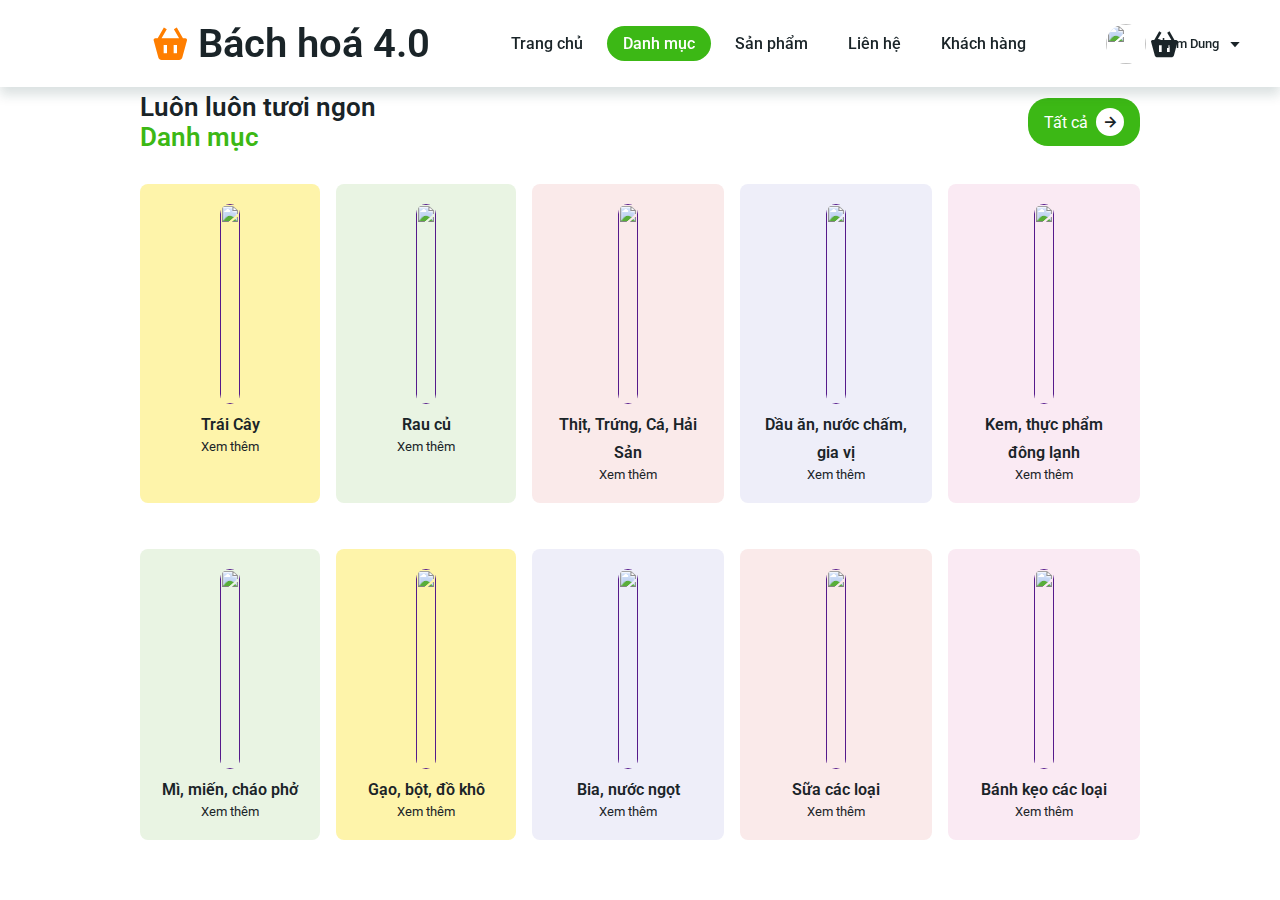
==== DanhMuc/index.html @ 015c0192 "first commit" ====
<!DOCTYPE html>
<html lang="en">
<head>
    <meta charset="UTF-8">
    <meta http-equiv="X-UA-Compatible" content="IE-edge">
    <meta name="viewport" content="width=device-width, initial-scale=1.0">
    <title>Danh mục</title>
    <link rel="stylesheet" href="/DanhMuc/style.css">
    <!--icon-->
    <link rel="stylesheet" href="https://cdn.jsdelivr.net/npm/boxicons@latest/css/boxicons.min.css">
    <!--Swiper link-->
    <link rel="stylesheet" href="https://cdn.jsdelivr.net/npm/swiper@10/swiper-bundle.min.css" />
    <script src="https://cdn.jsdelivr.net/npm/swiper@10/swiper-bundle.min.js"></script>
    <base href="http://127.0.0.1:5500/">
    <link rel="shortcut icon" href="/image/logo-2.png" type="image/x-icon">

</head>
<body>
    <header>
        <!--Logo-->
        <a href="/TrangChu/index.html" class="logo"><i class='bx bxs-basket'></i>Bách hoá 4.0</a>
        <div class="bx bx-menu" id="menu-icon"></div>
        <!--NavBar-->
        <ul class="nav-bar">
            <li><a href="/TrangChu/index.html" class="home-active">Trang chủ</a></li>
            <li><a href="index.html" class="categories-active">Danh mục</a></li>
            <li><a href="/SanPham/index.html">Sản phẩm</a></li>
            <li><a href="/contact/index.html">Liên hệ</a></li>
            <li><a href="#customers">Khách hàng</a></li>
        </ul>
        <!--Profile-->
        <div class="profile">
            <img src="/image/profile.jpg" alt="">
            <span>Pham Dung</span>
            <i class='bx bx-caret-down' ></i>
        </div>
          <!--Cart-icon-->
          <i class='bx bxs-basket' id="cart-icon"></i>
          <!--Cart-->
          <div class="cart">
              <div class="cart-title">Giỏ hàng</div>
              <!--Content-->
              <div class="cart-content">
                  <div class="cart-box">
                      <img src="/image/nho.png" alt="" class="cart-img">
                      <div class="detail-box">
                          <div class="cart-product-title">Nho Đà Lạt</div>
                          <div class="cart-price">110.500 VND</div>
                          <input type="number" value="1" class="cart-quantity">
                      </div>
                      <i class='bx bxs-trash cart-remove'></i>
                  </div>
              </div>
              <div class="total">
                  <div class="total-title">Tổng giá: </div>
                  <div class="total-price">0 VND</div>
              </div>
              <button type="button" class="btn-buy">Buy Now</button>
              <i class='bx bx-x' id="close-cart"></i>
          </div>
    </header>
    <!--Home-->

    <!--categories-->
    <section class="categories" id="categories">
        <div class="heading">
            <h1>Luôn luôn tươi ngon <br><span>Danh mục</h1>
                <a href="#" class="btn">Tất cả<i class='bx bx-right-arrow-alt' ></i></a>

        </div>
        <!--Container content-->
        <div class="categories-container">
            <!--box 1-->
            <div class="box box1">
                    <a href=""><img src="/image/fruit.png" alt=""></a>
                    <h2><a href="">Trái Cây</a></h2>
                    <span><a href="">Xem thêm</a></span>
               
               
                <a href=""><i class='bx bx-right-arrow-alt' ></i></a>
            </div>
            <!--Box 2-->
            <div class="box box2">
                <a href=""><img src="/image/rau.png" alt=""></a>
                <h2><a href="">Rau củ</a></h2>
                <span><a href="">Xem thêm</a></span>
                <a href=""><i class='bx bx-right-arrow-alt' ></i></a>
            </div>
            <!--Box 3-->
            <div class="box box3">
                <a href=""><img src="/image/meat.png" alt=""></a>
                <h2><a href="">Thịt, Trứng, Cá, Hải Sản</a></h2>
                <span><a href="">Xem thêm</a></span>
                <a href=""><i class='bx bx-right-arrow-alt' ></i></a>
            </div>
            <!--Box 4-->
            <div class="box box4">
                <a href=""><img src="/image/dầu ăn.png" alt=""></a>
                <h2><a href="">Dầu ăn, nước chấm, gia vị</a></h2>
                <span><a href="">Xem thêm</a></span>
                <a href=""><i class='bx bx-right-arrow-alt' ></i></a>
            </div>
            <!--Box 5-->
            <div class="box box5">
                <a href=""><img src="/image/kem.png" alt=""></a>
                <h2><a href="">Kem, thực phẩm đông lạnh</a></h2>
                <span><a href="">Xem thêm</a></span>
                <a href=""><i class='bx bx-right-arrow-alt' ></i></a>
            </div>
            <!--Box 6-->
            <div class="box box6">
                <a href=""><img src="/image/mì.png" alt=""></a>
                <h2><a href="">Mì, miến, cháo phở</a></h2>
                <span><a href="">Xem thêm</a></span>
                <a href=""><i class='bx bx-right-arrow-alt' ></i></a>
            </div>
            <!--Box 7-->
            <div class="box box7">
                <a href=""><img src="/image/gạo.png" alt=""></a>
                <h2><a href="">Gạo, bột, đồ khô</a></h2>
                <span><a href="">Xem thêm</a></span>
                <a href=""><i class='bx bx-right-arrow-alt' ></i></a>
            </div>
            <!--Box 8-->
            <div class="box box8">
                <a href=""><img src="/image/bia.png" alt=""></a>
                <h2><a href="">Bia, nước ngọt</a></h2>
                <span><a href="">Xem thêm</a></span>
                <a href=""><i class='bx bx-right-arrow-alt' ></i></a>
            </div>
            <!--Box 9-->
            <div class="box box9">
                <a href=""><img src="/image/milk.png" alt=""></a>
                <h2><a href="">Sữa các loại</a></h2>
                <span><a href="">Xem thêm</a></span>
                <a href=""><i class='bx bx-right-arrow-alt' ></i></a>
            </div>
            <!--Box 10-->
            <div class="box box10">
                <a href=""><img src="/image/bánh kẹo.png" alt=""></a>
                <h2><a href="">Bánh kẹo các loại</a></h2>
                <span><a href="">Xem thêm</a></span>
                <a href=""><i class='bx bx-right-arrow-alt' ></i></a>
            </div>
        </div>
    </section>
    <!--Link to JS file-->
    <script src="/TrangChu/main.js"></script>
</body>
</html>
---- DanhMuc/style.css ----
@import url('https://fonts.googleapis.com/css2?family=Dancing+Script:wght@700&family=Kenia&family=Poppins:wght@200;300;400;500;600;700;900&family=Roboto:ital,wght@0,300;0,400;0,500;0,900;1,700;1,900&display=swap');*{
    font-family: 'Roboto', sans-serif;
    margin: 0;
    padding: 0;
    box-sizing: border-box;
    list-style: none;
    text-decoration: none;
    scroll-padding-top: 2rem;
    scroll-behavior: smooth;
}

:root{
    --green-color: #3cb815;
    --light-green-color: #c0eb7b;
    --orange-color:#ff7e00 ;
    --light-orange-color: #f75f1d;
    --text-color: #1a2428;
    --bg-color:#fff;
}
section{
    padding:4.5rem 0 1.5rem ;
}
img{
    width: 100%;
}
body{
    color: var(--text-color);
}

header{
    position: fixed;
    width: 100%;
    top: 0;
    right: 0;
    z-index: 1000;
    display: flex;
    align-items: center;
    justify-content: space-between;
    background-color: var(--bg-color);
    box-shadow: 0 8px 11px rgb(14 55 54/15%);
    padding: 20px 100px ;
    transition: 0.5s;
}

.profile{
    display: flex;
    align-items: center;
    column-gap: 0.5rem;
    cursor: pointer;
}

.profile img{
    width: 40px;
    height: 40px;
    object-fit: cover;
    object-position: center;
    border-radius: 50%;
}

.profile span{
    font-size: 13px;
    font-weight: 500;
    
}

.logo{
    display: flex;
    margin-left: 50px;
    align-items: center;
    font-weight: 600;
    color: var(--text-color);
    column-gap: 0.5rem;
    font-size: 40px;
}

.logo .bx{
    font-size: 40px;
    color: var(--orange-color);
}

.nav-bar{
    display: flex;
    column-gap: 0.5rem;

}

.nav-bar a{
    font-size: 1rem;
    font-weight: 500;
    color: var(--text-color);
    padding: 0.5rem 1rem;
}

.nav-bar a:hover,
.nav-bar .categories-active{
    background: var(--green-color);
    border-radius: 5rem;
    color: var(--bg-color);
    transition: background 0.5s;
}

#menu-icon{
    font-size: 24px;
    cursor: pointer;
    z-index: 1001;
    display: none;

}

.container{
    position: relative;
    width:100%;
    min-height: 640px;
    display: flex;
    align-items: center;
    background: url(image/bg3.jpg);
    background-repeat: no-repeat;
    background-size: cover;
    background-position: center;
    overflow: hidden;
}

.container img{
    width: 800px;
    height: 500px;
    position: absolute;
    bottom: 50px;
    right: 200px;
    border-radius: 50px;
    border: #1a2428 5px solid;
}

.home-text{
    padding: 200px 150px 0 250px;
}

.home-text span{
    font-size: 20px;
    font-weight: bold;
    text-transform: uppercase;
    color: var(--green-color);

}
.home-text h1{
    font-size:2.4rem ;
    font-weight: 700;
    margin-bottom: 2rem;
    line-height: 1.5em;
}

.btn{
    padding: 0.6rem 1rem;
    background: var(--green-color);
    color: var(--bg-color);
    font-weight: 400;
    border-radius: 20px;
    display: flex;
    align-items: center;
    align-items: space-between;
    column-gap: 00.5rem;
    max-width: 160px;
}

.btn .bx{
    padding: 4px;
    background: var(--bg-color);
    color: var(--text-color);
    border-radius: 20px;
    font-size: 20px;
    margin: auto;
}

.btn:hover{
    background: var(--light-orange-color);
    transition: 0.2s ease;
}

#cart-icon {
    font-size: 2rem;
    margin-left: -10rem;
    cursor: pointer;
}

.cart {
    position: fixed;
    margin-top: 7.5rem;
    top: 0;
    right: -100%;
    width: 360px;
    min-height: 100vh;
    padding: 20px;
    background: var(--bg-color);
    box-shadow: 1px 2px 11px 4px rgb(14 55 54/15%);
}

.cart.active {
    right: 0;
}

.cart-title {
    text-align: center;
    font-size: 1.5rem;
    color: var(--green-color);
    font-weight: 600;
}

.cart-box {
    display: grid;
    grid-template-columns: 32% 50% 18%;
    align-items: center;
    gap: 1rem;
    margin-top: 1rem;
}

.cart-product-title {
    font-size: 1rem;
    text-transform: uppercase;
    font-weight: 400;
}

.cart-price {
    font-weight: 500;
    color: var(--light-orange-color);
}

.cart-quantity {
    border: 1px solid var(--text-color);
    outline-color: var(--green-color);
    width: 2.4rem;
    text-align: center;
    font-size: 1rem;

}

.cart-remove {
    font-size: 24px;
    color: var(--light-orange-color);
    cursor: pointer;
}

.total {
    display: flex;
    justify-content: flex-end;
    margin-top: 1.5rem;
    border-top: 1px solid var(--text-color);

}

.total-title {
    font-size: 1rem;
    font-weight: 600;
}

.total-price {
    margin-left: 0.5rem;
    font-size: 1rem;

}

.btn-buy {
    display: flex;
    margin: 1.5rem auto 0 auto;
    padding: 12px 20px;
    border: none;
    background: var(--orange-color);
    color: var(--bg-color);
    font-size: 1rem;
    font-weight: 500;
    cursor: pointer;
}

.btn-buy:hover {
    background-color: var(--green-color);
    transition: 0.2s all linear;
}

#cart-icon {
    font-size: 2rem;
    margin-left: -10rem;
    cursor: pointer;
}

.cart {
    position: fixed;
    margin-top: 7.5rem;
    top: 0;
    right: -100%;
    width: 360px;
    min-height: 100vh;
    padding: 20px;
    background: var(--bg-color);
    box-shadow: 1px 2px 11px 4px rgb(14 55 54/15%);
}

.cart.active {
    right: 0;
}

.cart-title {
    text-align: center;
    font-size: 1.5rem;
    color: var(--green-color);
    font-weight: 600;
}

.cart-box {
    display: grid;
    grid-template-columns: 32% 50% 18%;
    align-items: center;
    gap: 1rem;
    margin-top: 1rem;
}

.cart-product-title {
    font-size: 1rem;
    text-transform: uppercase;
    font-weight: 400;
}

.cart-price {
    font-weight: 500;
    color: var(--light-orange-color);
}

.cart-quantity {
    border: 1px solid var(--text-color);
    outline-color: var(--green-color);
    width: 2.4rem;
    text-align: center;
    font-size: 1rem;

}

.cart-remove {
    font-size: 24px;
    color: var(--light-orange-color);
    cursor: pointer;
}

.total {
    display: flex;
    justify-content: flex-end;
    margin-top: 1.5rem;
    border-top: 1px solid var(--text-color);

}

.total-title {
    font-size: 1rem;
    font-weight: 600;
}

.total-price {
    margin-left: 0.5rem;
    font-size: 1rem;

}

.btn-buy {
    display: flex;
    margin: 1.5rem auto 0 auto;
    padding: 12px 20px;
    border: none;
    background: var(--orange-color);
    color: var(--bg-color);
    font-size: 1rem;
    font-weight: 500;
    cursor: pointer;
}

.btn-buy:hover {
    background-color: var(--green-color);
    transition: 0.2s all linear;
}

#close-cart {
    position: absolute;
    top: 1rem;
    right: 0.8rem;
    cursor: pointer;
    font-size: 1.5rem;
    color: var(--text-color);
}

.detail-box {
    display: grid;
    row-gap: 0.5rem;
}

.cart-img {
    width: 100px;
    height: 100px;
    object-fit: contain;
    padding: 10px
}

.detail-box {
    display: grid;
    row-gap: 0.5rem;
}

.cart-img {
    width: 100px;
    height: 100px;
    object-fit: contain;
    padding: 10px
}
.heading{
    display: flex;
    justify-content: space-between;
    align-items: center;
}
.heading h1{
    font-size: 1.6rem;
    font-weight: 600;

}

.heading span{
    color: var(--green-color);
}

.categories {
    margin-top: 20px;
    max-width: 1000px;
    margin-left: auto;
    margin-right: auto;
}

.categories-container{
    display: grid;
    grid-template-columns: repeat(auto-fit,minmax(180px,auto));
    gap: 1rem;
    margin-top:2rem;

}

.categories-container .box{
    position: relative;
    display: flex;
    flex-direction: column;
    align-items: center;
    padding: 20px;
    border-radius: 0.5rem;
    margin-bottom: 30px;
}

.categories-container .box img{
    width:100%;
    height: 200px;
    object-fit: contain;
    object-position: center;
    border-radius: 20px;
}

.categories-container .box h2>a{
    font-size: 1rem;
    font-weight: 600;
    color: var(--text-color);
}

.categories-container .box h2{
    text-align: center;
}



.categories-container .box span>a{
    font-size: 0.8rem;
    font-weight: 400;
    text-align: center;
    color: var(--text-color);
}

.categories .box a>.bx{
    padding:10px;
    background-color: var(--green-color);
    color: var(--bg-color);
    border-radius: 20px;
    margin-top: 2rem;
    position:static;
    bottom: -8%;
    display: none;
    align-items: center;

}

.categories .box a>.bx:hover{
    background-color: var(--light-orange-color);
    transition: 0.2s all linear;
}

.categories .box:hover a>.bx{
    display: block;
    transition: 0.2s all linear;

}

.box1{
    background: #fef4aa;

}
.box2{
    background: #e9f4e3;

}
.box3{
    background: #faeaea;

}
.box4{
    background: #eeeef9;

}
.box5{
    background: #faeaf3;

}
.box6{
    background: #e9f4e3;

}
.box7{
    background:  #fef4aa;

}
.box8{
    background: #eeeef9;

}
.box9{
    background:  #faeaea;

}
.box10{
    background: #faeaf3;

}

.box1{
    background: #fef4aa;

}
.box2{
    background: #e9f4e3;

}
.box3{
    background: #faeaea;

}
.box4{
    background: #eeeef9;

}
.box5{
    background: #faeaf3;

}
.box6{
    background: #e9f4e3;

}
.box7{
    background:  #fef4aa;

}
.box8{
    background: #eeeef9;

}
.box9{
    background:  #faeaea;

}
.box10{
    background: #faeaf3;

}
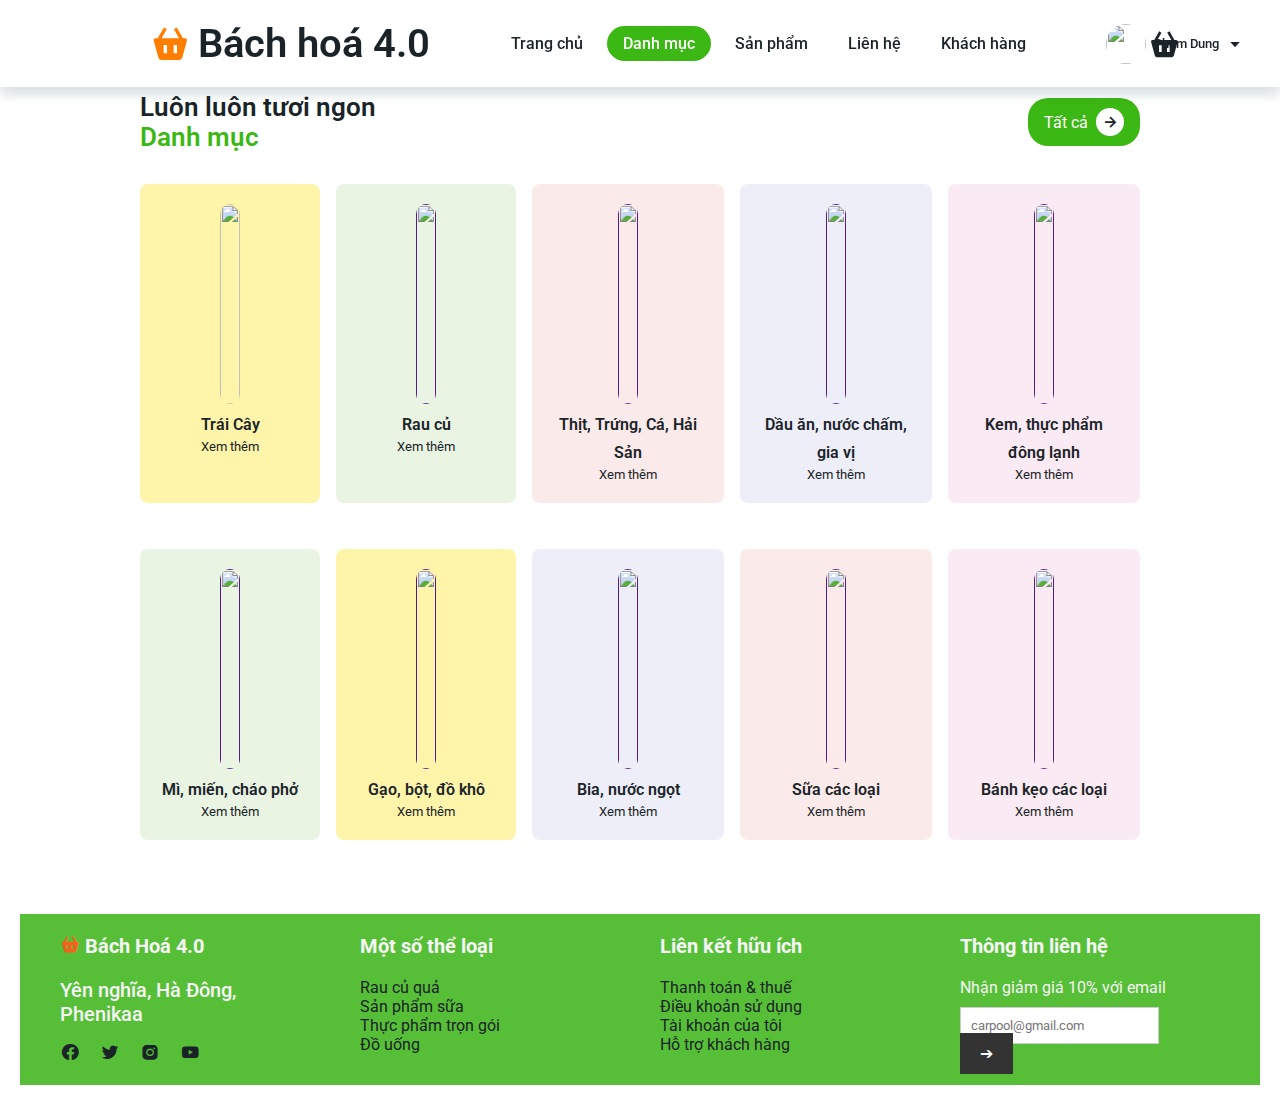
==== commit fb939134: "BTL-Web" ====
--- a/DanhMuc/index.html
+++ b/DanhMuc/index.html
@@ -72,8 +72,8 @@
         <div class="categories-container">
             <!--box 1-->
             <div class="box box1">
-                    <a href=""><img src="/image/fruit.png" alt=""></a>
-                    <h2><a href="">Trái Cây</a></h2>
+                    <a href="/SanPham/index.html"><img src="/image/fruit.png" alt=""></a>
+                    <h2><a href="/SanPham/index.html">Trái Cây</a></h2>
                     <span><a href="">Xem thêm</a></span>
                
                
@@ -144,6 +144,55 @@
             </div>
         </div>
     </section>
+    <div class="footer">
+        <div class="footer-section">
+            <div class="store">
+                <h4> <i class='bx bxs-basket'></i> Bách Hoá 4.0</h4>
+                <p>Yên nghĩa, Hà Đông, Phenikaa</p>
+            </div>
+            <div class="social-icons">
+                <a href="link-to-facebook-profile" target="_blank">
+					<i class='bx bxl-facebook-circle'></i>
+				</a>
+				<a href="link-to-twitter-profile" target="_blank">
+					<i class='bx bxl-twitter' ></i>
+				</a>
+				<a href="link-to-instagram-profile" target="_blank">
+					<i class='bx bxl-instagram-alt' ></i>
+				</a>
+				<a href="link-to-youtube-channel" target="_blank">
+					<i class='bx bxl-youtube' ></i>
+				</a>
+            </div>
+        </div>
+    
+        <div class="footer-section">
+            <h4>Một số thể loại</h4>
+            <ul>
+                <li><a href="">Rau củ quả</a></li>
+                <li><a href="">Sản phẩm sữa</a></li>
+                <li><a href="">Thực phẩm trọn gói</a></li>
+                <li><a href="">Đồ uống</a></li>
+            </ul>
+        </div>
+    
+        <div class="footer-section">
+            <h4>Liên kết hữu ích</h4>
+            <ul>
+                <li><a href="">Thanh toán & thuế</a></li>
+                <li><a href="">Điều khoản sử dụng</a></li>
+                <li><a href="">Tài khoản của tôi</a></li>
+                <li><a href="">Hỗ trợ khách hàng</a></li>
+            </ul>
+        </div>
+    
+        <div class="footer-section">
+            <h4>Thông tin liên hệ</h4>
+            <p>Nhận giảm giá 10% với email</p>
+            <input type="email" placeholder="carpool@gmail.com">
+            <button1>➔</button1>
+        </div>
+    </div>
     <!--Link to JS file-->
     <script src="/TrangChu/main.js"></script>
 </body>
--- a/DanhMuc/style.css
+++ b/DanhMuc/style.css
@@ -576,4 +576,67 @@
 .box10{
     background: #faeaf3;
 
+}
+
+/*footer*/
+.footer {
+    display: flex;
+    justify-content: space-between;
+    padding: 20px;
+    background-color: #57bf37;
+    margin: 20px 20px 20px 20px;
+    color: whitesmoke;
+}
+
+.footer-section {
+    flex: 1;
+    padding: 0 20px;
+}
+
+h4 {
+    font-size: 20px;
+    margin-bottom: 20px;
+}
+.store .bxs-basket{
+    color: var(--light-orange-color);
+
+}
+.store p{
+    font-weight: 500;
+    font-size: 20px;
+}
+
+.social-icons i{
+    padding-top: 1rem;
+    padding-right: 1rem;
+    font-size: 20px;
+    color: var(--text-color);
+}
+
+
+.footer-section ul {
+    list-style-type: none;
+    padding: 0;
+}
+
+.footer-section ul li a{
+    margin-bottom: 10px;
+    color: var(--text-color);
+    font-size: 500;
+    
+}
+
+input[type="email"] {
+    padding: 10px;
+    margin-top: 10px;
+    margin-right: 10px;
+    border: 1px solid #ccc;
+}
+
+button1 {
+    padding: 11px 20px;
+    background-color: #333;
+    color: #fff;
+    border: none;
+    cursor: pointer;
 }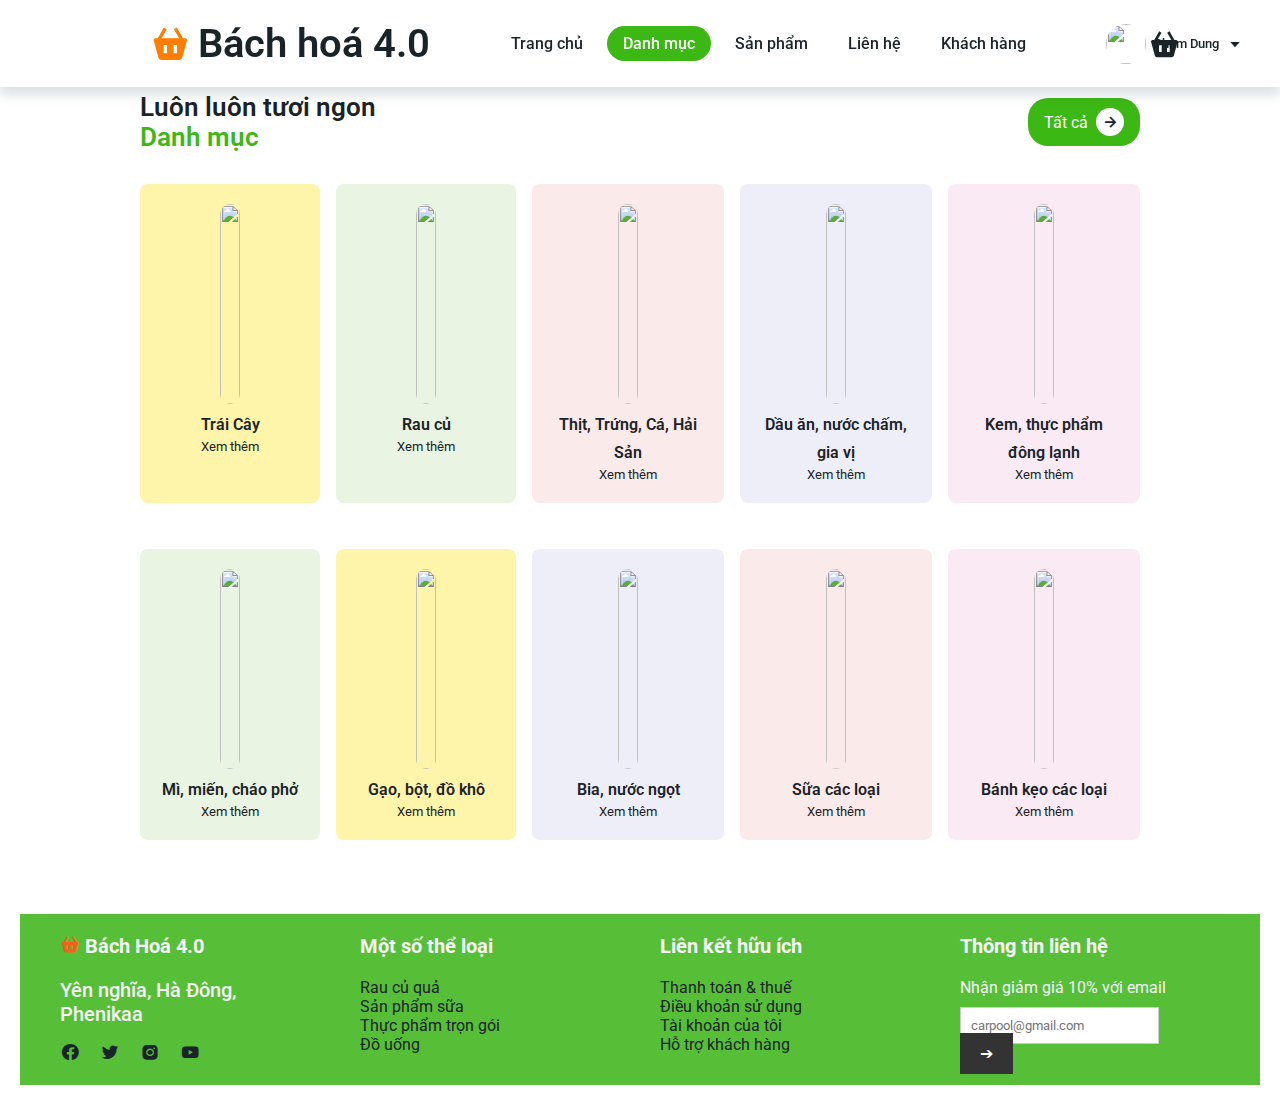
==== commit b75bfc60: "BTL-Web" ====
--- a/DanhMuc/index.html
+++ b/DanhMuc/index.html
@@ -38,26 +38,47 @@
           <i class='bx bxs-basket' id="cart-icon"></i>
           <!--Cart-->
           <div class="cart">
-              <div class="cart-title">Giỏ hàng</div>
-              <!--Content-->
-              <div class="cart-content">
-                  <div class="cart-box">
-                      <img src="/image/nho.png" alt="" class="cart-img">
-                      <div class="detail-box">
-                          <div class="cart-product-title">Nho Đà Lạt</div>
-                          <div class="cart-price">110.500 VND</div>
-                          <input type="number" value="1" class="cart-quantity">
-                      </div>
-                      <i class='bx bxs-trash cart-remove'></i>
+            <div class="cart-title">Giỏ hàng</div>
+            <!--Content-->
+            <div class="cart-content">
+              <!--Cart-box-1-->
+                <div class="cart-box">
+                    <img src="/image/nho.png" alt="" class="cart-img">
+                    <div class="detail-box">
+                        <div class="cart-product-title">Nho Đà Lạt</div>
+                        <div class="cart-price">110.000 VND</div>
+                        <input type="number" value="1" class="cart-quantity">
+                    </div>
+                    <i class='bx bxs-trash cart-remove'></i>
+                </div>
+                <!--Cart-box-2-->
+                <div class="cart-box">
+                  <img src="/image/raucai.png" alt="" class="cart-img">
+                  <div class="detail-box">
+                      <div class="cart-product-title">Rau Cải</div>
+                      <div class="cart-price">25.000 VND</div>
+                      <input type="number" value="1" class="cart-quantity">
                   </div>
+                  <i class='bx bxs-trash cart-remove'></i>
               </div>
-              <div class="total">
-                  <div class="total-title">Tổng giá: </div>
-                  <div class="total-price">0 VND</div>
+              <!--Cart-box-3-->
+              <div class="cart-box">
+                  <img src="/image/sữa.png" alt="" class="cart-img">
+                  <div class="detail-box">
+                      <div class="cart-product-title">Sữa Vinamilk có đường</div>
+                      <div class="cart-price">200.000 VND</div>
+                      <input type="number" value="1" class="cart-quantity">
+                  </div>
+                  <i class='bx bxs-trash cart-remove'></i>
               </div>
-              <button type="button" class="btn-buy">Buy Now</button>
-              <i class='bx bx-x' id="close-cart"></i>
-          </div>
+            </div>
+            <div class="total">
+                <div class="total-title">Tổng giá: </div>
+                <div class="total-price">0 VND</div>
+            </div>
+            <button type="button" class="btn-buy">Buy Now</button>
+            <i class='bx bx-x' id="close-cart"></i>
+        </div>
     </header>
     <!--Home-->
 
@@ -65,7 +86,7 @@
     <section class="categories" id="categories">
         <div class="heading">
             <h1>Luôn luôn tươi ngon <br><span>Danh mục</h1>
-                <a href="#" class="btn">Tất cả<i class='bx bx-right-arrow-alt' ></i></a>
+                <a href="/SanPham/index.html" class="btn">Tất cả<i class='bx bx-right-arrow-alt' ></i></a>
 
         </div>
         <!--Container content-->
@@ -74,73 +95,71 @@
             <div class="box box1">
                     <a href="/SanPham/index.html"><img src="/image/fruit.png" alt=""></a>
                     <h2><a href="/SanPham/index.html">Trái Cây</a></h2>
-                    <span><a href="">Xem thêm</a></span>
-               
-               
-                <a href=""><i class='bx bx-right-arrow-alt' ></i></a>
+                    <span><a href="/SanPham/index.html">Xem thêm</a></span>
+                <a href="/SanPham/index.html"><i class='bx bx-right-arrow-alt' ></i></a>
             </div>
             <!--Box 2-->
             <div class="box box2">
-                <a href=""><img src="/image/rau.png" alt=""></a>
-                <h2><a href="">Rau củ</a></h2>
-                <span><a href="">Xem thêm</a></span>
-                <a href=""><i class='bx bx-right-arrow-alt' ></i></a>
+                <a href="/SanPham/index.html"><img src="/image/rau.png" alt=""></a>
+                <h2><a href="/SanPham/index.html">Rau củ</a></h2>
+                <span><a href="/SanPham/index.html">Xem thêm</a></span>
+                <a href="/SanPham/index.html"><i class='bx bx-right-arrow-alt' ></i></a>
             </div>
             <!--Box 3-->
             <div class="box box3">
-                <a href=""><img src="/image/meat.png" alt=""></a>
-                <h2><a href="">Thịt, Trứng, Cá, Hải Sản</a></h2>
-                <span><a href="">Xem thêm</a></span>
-                <a href=""><i class='bx bx-right-arrow-alt' ></i></a>
+                <a href="/SanPham/index.html"><img src="/image/meat.png" alt=""></a>
+                <h2><a href="/SanPham/index.html">Thịt, Trứng, Cá, Hải Sản</a></h2>
+                <span><a href="/SanPham/index.html">Xem thêm</a></span>
+                <a href="/SanPham/index.html"><i class='bx bx-right-arrow-alt' ></i></a>
             </div>
             <!--Box 4-->
             <div class="box box4">
-                <a href=""><img src="/image/dầu ăn.png" alt=""></a>
-                <h2><a href="">Dầu ăn, nước chấm, gia vị</a></h2>
-                <span><a href="">Xem thêm</a></span>
-                <a href=""><i class='bx bx-right-arrow-alt' ></i></a>
+                <a href="/SanPham/index.html"><img src="/image/dầu ăn.png" alt=""></a>
+                <h2><a href="/SanPham/index.html">Dầu ăn, nước chấm, gia vị</a></h2>
+                <span><a href="/SanPham/index.html">Xem thêm</a></span>
+                <a href="/SanPham/index.html"><i class='bx bx-right-arrow-alt' ></i></a>
             </div>
             <!--Box 5-->
             <div class="box box5">
-                <a href=""><img src="/image/kem.png" alt=""></a>
-                <h2><a href="">Kem, thực phẩm đông lạnh</a></h2>
-                <span><a href="">Xem thêm</a></span>
-                <a href=""><i class='bx bx-right-arrow-alt' ></i></a>
+                <a href="/SanPham/index.html"><img src="/image/kem.png" alt=""></a>
+                <h2><a href="/SanPham/index.html">Kem, thực phẩm đông lạnh</a></h2>
+                <span><a href="/SanPham/index.html">Xem thêm</a></span>
+                <a href="/SanPham/index.html"><i class='bx bx-right-arrow-alt' ></i></a>
             </div>
             <!--Box 6-->
             <div class="box box6">
-                <a href=""><img src="/image/mì.png" alt=""></a>
-                <h2><a href="">Mì, miến, cháo phở</a></h2>
-                <span><a href="">Xem thêm</a></span>
-                <a href=""><i class='bx bx-right-arrow-alt' ></i></a>
+                <a href="/SanPham/index.html"><img src="/image/mì.png" alt=""></a>
+                <h2><a href="/SanPham/index.html">Mì, miến, cháo phở</a></h2>
+                <span><a href="/SanPham/index.html">Xem thêm</a></span>
+                <a href="/SanPham/index.html"><i class='bx bx-right-arrow-alt' ></i></a>
             </div>
             <!--Box 7-->
             <div class="box box7">
-                <a href=""><img src="/image/gạo.png" alt=""></a>
-                <h2><a href="">Gạo, bột, đồ khô</a></h2>
-                <span><a href="">Xem thêm</a></span>
-                <a href=""><i class='bx bx-right-arrow-alt' ></i></a>
+                <a href="/SanPham/index.html"><img src="/image/gạo.png" alt=""></a>
+                <h2><a href="/SanPham/index.html">Gạo, bột, đồ khô</a></h2>
+                <span><a href="/SanPham/index.html">Xem thêm</a></span>
+                <a href="/SanPham/index.html"><i class='bx bx-right-arrow-alt' ></i></a>
             </div>
             <!--Box 8-->
             <div class="box box8">
-                <a href=""><img src="/image/bia.png" alt=""></a>
-                <h2><a href="">Bia, nước ngọt</a></h2>
-                <span><a href="">Xem thêm</a></span>
-                <a href=""><i class='bx bx-right-arrow-alt' ></i></a>
+                <a href="/SanPham/index.html"><img src="/image/bia.png" alt=""></a>
+                <h2><a href="/SanPham/index.html">Bia, nước ngọt</a></h2>
+                <span><a href="/SanPham/index.html">Xem thêm</a></span>
+                <a href="/SanPham/index.html"><i class='bx bx-right-arrow-alt' ></i></a>
             </div>
             <!--Box 9-->
             <div class="box box9">
-                <a href=""><img src="/image/milk.png" alt=""></a>
-                <h2><a href="">Sữa các loại</a></h2>
-                <span><a href="">Xem thêm</a></span>
-                <a href=""><i class='bx bx-right-arrow-alt' ></i></a>
+                <a href="/SanPham/index.html"><img src="/image/milk.png" alt=""></a>
+                <h2><a href="/SanPham/index.html">Sữa các loại</a></h2>
+                <span><a href="/SanPham/index.html">Xem thêm</a></span>
+                <a href="/SanPham/index.html"><i class='bx bx-right-arrow-alt' ></i></a>
             </div>
             <!--Box 10-->
             <div class="box box10">
-                <a href=""><img src="/image/bánh kẹo.png" alt=""></a>
-                <h2><a href="">Bánh kẹo các loại</a></h2>
-                <span><a href="">Xem thêm</a></span>
-                <a href=""><i class='bx bx-right-arrow-alt' ></i></a>
+                <a href="/SanPham/index.html"><img src="/image/bánh kẹo.png" alt=""></a>
+                <h2><a href="/SanPham/index.html">Bánh kẹo các loại</a></h2>
+                <span><a href="/SanPham/index.html">Xem thêm</a></span>
+                <a href="/SanPham/index.html"><i class='bx bx-right-arrow-alt' ></i></a>
             </div>
         </div>
     </section>
